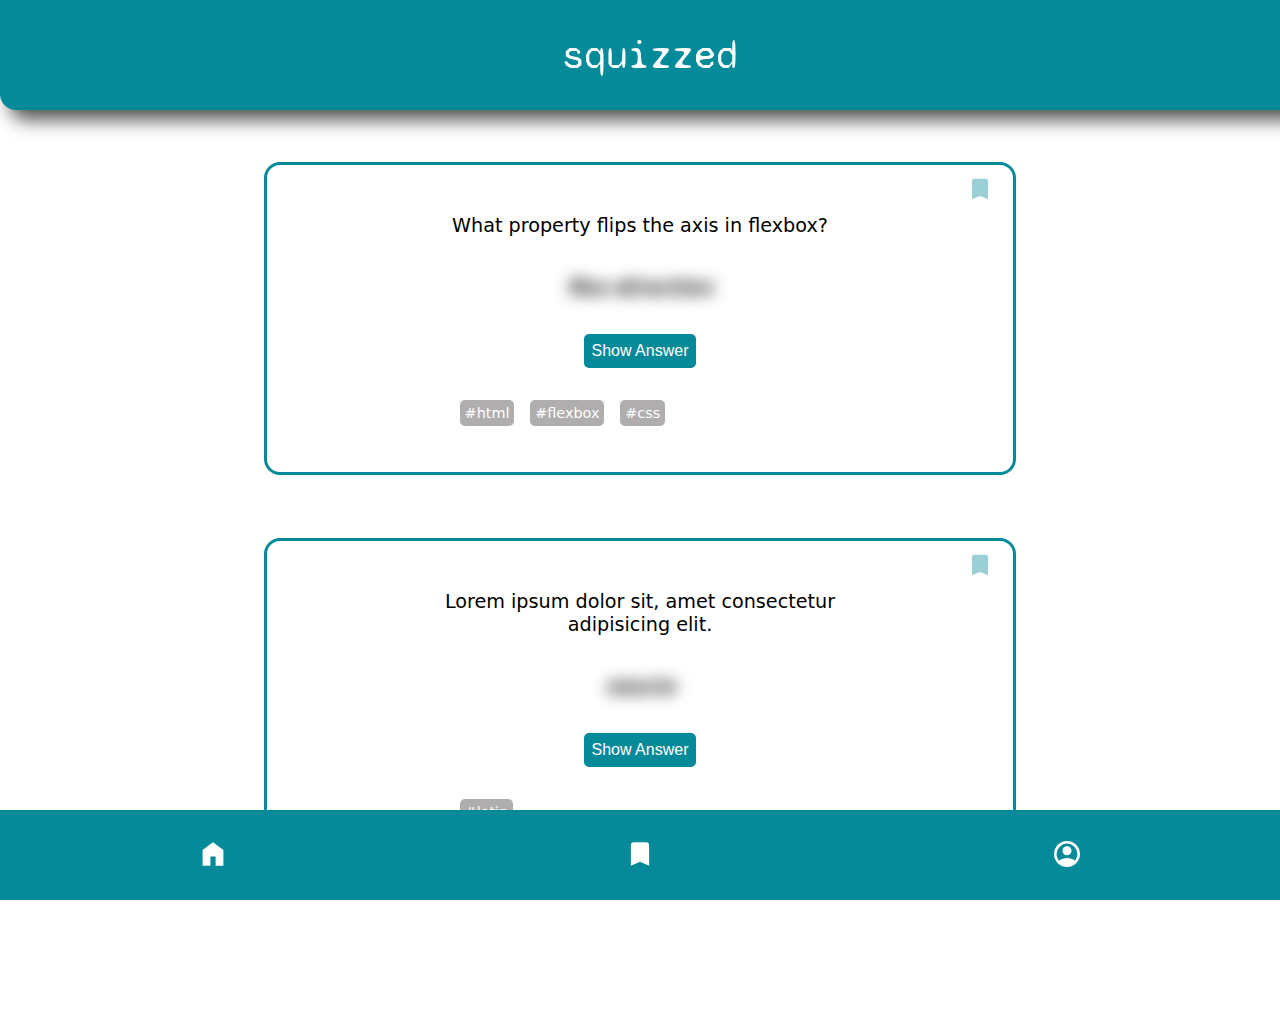
==== index.html @ 7f115769 "Add toggling un/blurring correct answer" ====
<!DOCTYPE html>
<html lang="en">
  <head>
    <meta charset="utf-8" />
    <meta
      name="viewport"
      content="width=device-width, initial-scale=1, shrink-to-fit=no"
    />
    <title>squizzed</title>
    <link rel="stylesheet" href="./css/styles.css" />
    <script src="./js/index.js" defer></script>

    <link rel="preconnect" href="https://fonts.googleapis.com" />
    <link rel="preconnect" href="https://fonts.gstatic.com" crossorigin />
    <link
      href="https://fonts.googleapis.com/css2?family=Syne+Mono&display=swap"
      rel="stylesheet"
    />
  </head>

  <body data-js="body">
    <header class="header">
      <h1 class="header__heading">squizzed</h1>
      <!-- <span class="header__text">try to position things now</span> -->
    </header>

    <main data-js="main">
      <section class="card" id="top">
        <button class="card__bookmark">
          <svg
            class="bookmark__item"
            xmlns="xmlns"
            ="http://www.w3.org/2000/svg"
            height="24"
            viewBox="0 -960 960 960"
            width="24"
          >
            <path
              d="M200-120v-640q0-33 23.5-56.5T280-840h400q33 0 56.5 23.5T760-760v640L480-240 200-120Z"
            />
          </svg>
        </button>
        <p class="question__text">What property flips the axis in flexbox?</p>
        <p class="solution" data-js = "solution">flex-direction</p>

        <button class="show_answer" data-js="toggle_answer_button">Show Answer</button>

        <ul class = "tags">
          <li>#html</li>
          <li>#flexbox</li>
          <li>#css</li>
        </ul>

      </section>

      <section class="card" id="top">
        <button class="card__bookmark">
          <svg
            class="bookmark__item"
            xmlns="xmlns"
            ="http://www.w3.org/2000/svg"
            height="24"
            viewBox="0 -960 960 960"
            width="24"
          >
            <path
              d="M200-120v-640q0-33 23.5-56.5T280-840h400q33 0 56.5 23.5T760-760v640L480-240 200-120Z"
            />
          </svg>
        </button>
        <p class="question__text">Lorem ipsum dolor sit, amet consectetur adipisicing elit.</p>
        <p class="solution" data-js = "solution">nescio</p>

        <button class="show_answer" data-js="toggle_answer_button">Show Answer</button>

        <ul class = "tags">
          <li>#latin</li>
      </section>

    </main>

    <footer class="navbar">
      <button
        class="navbar__button"
        aria-label="Home"
        onclick="window.location.href = 'index.html';"
      >
        <svg
          class="navbar__item"
          xmlns="http://www.w3.org/2000/svg"
          height="24"
          viewBox="0 -960 960 960"
          width="24"
        >
          <path d="M160-120v-480l320-240 320 240v480H560v-280H400v280H160Z" />
        </svg>
      </button>

      <button
        class="navbar__button"
        aria-label="Bookmarks"
        onclick="window.location.href = 'bookmarks.html';"
      >
        <svg
          class="navbar__item"
          xmlns="xmlns"
          ="http://www.w3.org/2000/svg"
          height="24"
          viewBox="0 -960 960 960"
          width="24"
        >
          <path
            d="M200-120v-640q0-33 23.5-56.5T280-840h400q33 0 56.5 23.5T760-760v640L480-240 200-120Z"
          />
        </svg>
      </button>
      <button
        class="navbar__button"
        aria-label="Profile"
        onclick="window.location.href = 'profile.html';"
      >
        <svg
          class="navbar__item"
          xmlns="xmlns"
          ="http://www.w3.org/2000/svg"
          height="24"
          viewBox="0 -960 960 960"
          width="24"
        >
          <path
            d="M234-276q51-39 114-61.5T480-360q69 0 132 22.5T726-276q35-41 54.5-93T800-480q0-133-93.5-226.5T480-800q-133 0-226.5 93.5T160-480q0 59 19.5 111t54.5 93Zm246-164q-59 0-99.5-40.5T340-580q0-59 40.5-99.5T480-720q59 0 99.5 40.5T620-580q0 59-40.5 99.5T480-440Zm0 360q-83 0-156-31.5T197-197q-54-54-85.5-127T80-480q0-83 31.5-156T197-763q54-54 127-85.5T480-880q83 0 156 31.5T763-763q54 54 85.5 127T880-480q0 83-31.5 156T763-197q-54 54-127 85.5T480-80Z"
          />
        </svg>
      </button>

      <!-- <small class="navbar__text">copyright</small> -->
    </footer>
  </body>
</html>
---- css/styles.css ----
.syne-mono-regular {
  font-family: "Syne Mono", monospace;
  font-weight: 400;
  font-style: normal;
}

.header {
  background: #048a99;
  color: #ffffff;
  height: 10vh;
  box-shadow: 10px 10px 2vh rgb(83, 84, 84);
  padding: 10px;
  position: fixed;
  display: flex;
  justify-content: center;
  align-items: center;
  left: 0;
  top: 0;
  z-index: 100;
  width: 100%;
  border-bottom-left-radius: 1em;
}

.header__text {
  color: #ff4a11;
}

.header__heading {
  font-family: Syne Mono;
  font-weight: 500;
  font-size: 2.5rem;
}

main {
  /* margin: 150px 0px 150px 0px; */
  margin: 18vh 10vw 15vh 10vw;
  font-family: system-ui;
}

.card {
  margin: 7vh 10vw;
  border: 0.2rem solid #048a99;
  padding: 3% 15%;
  /* scroll-margin-top: 100px; */
  border-radius: 1rem;
  position: relative;
  display: flex;
  flex-direction: column;
  align-items: center;
  font-size: 1.2rem;
}

.card__bookmark {
  border: none;
  font-size: 2em;
  padding: none;
  position: absolute;
  right: 2%;
  top: 0%;
  background-color: transparent;
}

.bookmark__item {
  fill: #048a99;
  opacity: 40%;
  transform: scale(1.15);
}

.bookmark__item:hover {
  cursor: pointer;
  /* opacity: 100%; */
  transform: scale(1.3);
}

.question__text {
  text-align: center;
}

.solution {
  text-align: center;
  font-style: italic;
  font-weight: bold;
  color: transparent;
  text-shadow: 0 0 1rem rgba(0, 0, 0, 1);
  transition: color 1700ms, text-shadow 1500ms;
}

.solution.visible {
  color: black;
  text-shadow: none;
}

.show_answer {
  border-radius: 5px;
  border: none;
  /* border-color: #048a99;
  border-width: 0.2rem;
  border-style: solid; */
  margin: 1rem;
  padding: 0.5rem;
  background-color: #048a99;
  width: auto;
  font-size: 1rem;
  color: white;
}

.show_answer:hover {
  cursor: pointer;
  transform: scale(1.1);
  background-color: #07bbcf;
}

.tags {
  list-style-type: none;
  align-self: self-start;
  font-size: 0.9rem;
}

.tags li {
  border-radius: 5px;
  border-color: #048a99;
  border-width: 0.2rem;
  margin: 0.1rem;
  padding: 0.3rem;
  background-color: rgb(175, 173, 173);
  display: inline-block;
  margin-right: 10px;
  color: white;
}

.navbar {
  background: #048a99;
  color: #ffffff;
  height: 10vh;
  display: flex;
  flex-direction: row;
  justify-content: space-around;
  /* align-items: center; */
  /* align-content: center; */
  position: fixed;
  width: 100%;
  left: 0;
  bottom: 0;
}

.navbar__button {
  border: none;
  background-color: #048a99;
  width: 34%;
}

.navbar__button:hover {
  background-color: #07bbcf;
  border-width: 0 0.1rem 0 0.1rem;
  border-style: solid;
  border-color: white;
  cursor: pointer;
}

.navbar__button:hover .navbar__item {
  transform: scale(1.1);
}

.navbar__button[aria-label]:hover::after {
  display: block;
  content: attr(aria-label);
  color: white;
  padding-top: 0.2rem;
  font-family: system-ui;
}

.navbar__item {
  fill: white;
  transform: scale(1.3);
}
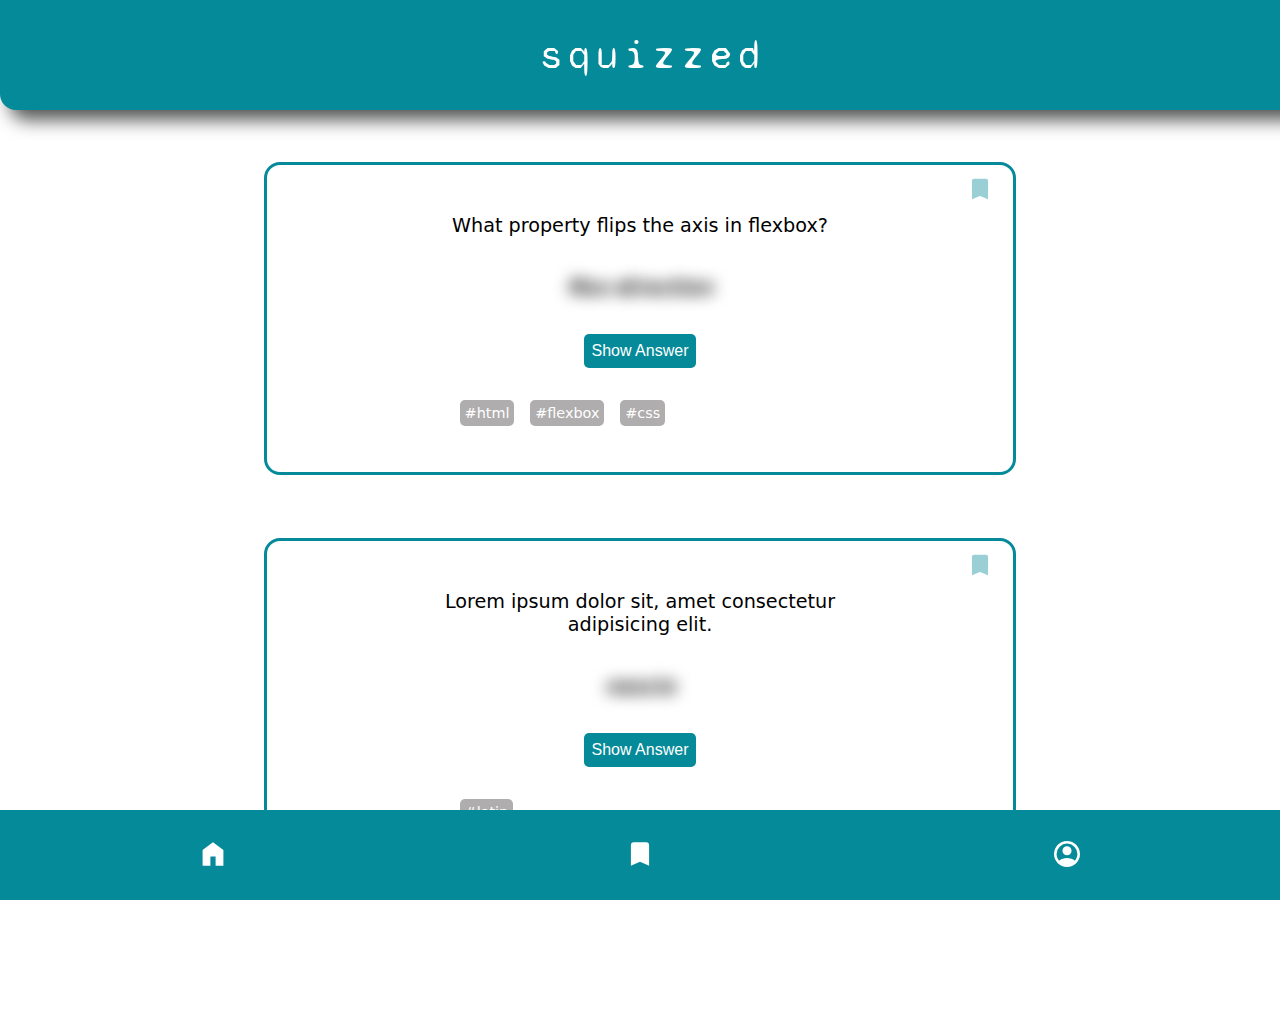
==== commit bb23881a: "Limit hover to trigger blur animation to h1 (container)" ====
--- a/index.html
+++ b/index.html
@@ -20,22 +20,27 @@
 
   <body data-js="body">
     <header class="header">
-      <h1 class="header__heading">squizzed</h1>
-      <!-- <span class="header__text">try to position things now</span> -->
+        <span class="h1container">
+            <h1 class="h1">
+                <span class="blur">s</span><span class="blur">q</span><span class="blur">u</span><span class="blur">i</span><span class="blur">z</span><span class="blur">z</span><span class="blur">e</span><span class="blur">d</span>
+            </h1>
+        </span>
+      <!-- <p class="header__heading">squizzed</p> -->
     </header>
 
     <main data-js="main">
-      <section class="card" id="top">
-        <button class="card__bookmark">
+      <section class="card" data-js="card">
+        <button class="bookmark_button" data-js="bookmark_button">
           <svg
-            class="bookmark__item"
+            class="bookmark_item"
+            data-js="bookmark_item"
             xmlns="xmlns"
             ="http://www.w3.org/2000/svg"
             height="24"
             viewBox="0 -960 960 960"
             width="24"
           >
-            <path
+            <path class="bookmark_path" data-js="bookmark_path"
               d="M200-120v-640q0-33 23.5-56.5T280-840h400q33 0 56.5 23.5T760-760v640L480-240 200-120Z"
             />
           </svg>
@@ -53,17 +58,18 @@
 
       </section>
 
-      <section class="card" id="top">
-        <button class="card__bookmark">
+      <section class="card" data-js="card">
+        <button class="bookmark_button" data-js="bookmark_button">
           <svg
-            class="bookmark__item"
+            class="bookmark_item"
+            data-js="bookmark_item"
             xmlns="xmlns"
             ="http://www.w3.org/2000/svg"
             height="24"
             viewBox="0 -960 960 960"
             width="24"
           >
-            <path
+            <path class="bookmark_path" data-js="bookmark_path"
               d="M200-120v-640q0-33 23.5-56.5T280-840h400q33 0 56.5 23.5T760-760v640L480-240 200-120Z"
             />
           </svg>
--- a/css/styles.css
+++ b/css/styles.css
@@ -21,15 +21,68 @@
   border-bottom-left-radius: 1em;
 }
 
-.header__text {
-  color: #ff4a11;
-}
-
 .header__heading {
   font-family: Syne Mono;
   font-weight: 500;
   font-size: 2.5rem;
 }
+
+/* .h1 {
+  display: inline-block;
+} */
+
+.blur {
+  font-family: Syne Mono;
+  font-weight: 500;
+  font-size: 2.5rem;
+  margin: 0.2rem;
+  /* transition: color 800ms, text-shadow 800ms; */
+}
+
+@-webkit-keyframes aniblur {
+  from {
+    text-shadow: 0rem 0rem 0.7rem rgb(255, 255, 255, 1);
+    color: transparent;
+  }
+  to {
+    text-shadow: 0;
+    color: white;
+  }
+}
+
+.h1container:hover {
+  cursor: default;
+  .h1 span:nth-of-type(1) {
+    animation: aniblur 5000ms 1 alternate;
+  }
+  .h1 span:nth-of-type(2) {
+    animation: aniblur 5000ms 0.15s 1 alternate;
+  }
+  .h1 span:nth-of-type(3) {
+    animation: aniblur 5000ms 0.25s 1 alternate;
+  }
+  .h1 span:nth-of-type(4) {
+    animation: aniblur 5000ms 0.4s 1 alternate;
+  }
+  .h1 span:nth-of-type(5) {
+    animation: aniblur 5000ms 0.5s 1 alternate;
+  }
+  .h1 span:nth-of-type(6) {
+    animation: aniblur 5000ms 0.65s 1 alternate;
+  }
+  .h1 span:nth-of-type(7) {
+    animation: aniblur 5000ms 0.75s 1 alternate;
+  }
+  .h1 span:nth-of-type(8) {
+    animation: aniblur 5000ms 0.9s 1 alternate;
+  }
+}
+
+/* .blur:hover {
+  text-shadow: 0rem 0rem 0.7rem rgb(255, 255, 255, 1);
+  color: transparent;
+  cursor: default;
+} */
 
 main {
   /* margin: 150px 0px 150px 0px; */
@@ -50,7 +103,7 @@
   font-size: 1.2rem;
 }
 
-.card__bookmark {
+.bookmark_button {
   border: none;
   font-size: 2em;
   padding: none;
@@ -60,15 +113,19 @@
   background-color: transparent;
 }
 
-.bookmark__item {
+.bookmark_item {
   fill: #048a99;
   opacity: 40%;
   transform: scale(1.15);
 }
 
-.bookmark__item:hover {
+.bookmark_item:hover {
   cursor: pointer;
-  /* opacity: 100%; */
+  transform: scale(1.3);
+}
+
+.card.bookmarked .bookmark_item {
+  opacity: 100%;
   transform: scale(1.3);
 }
 
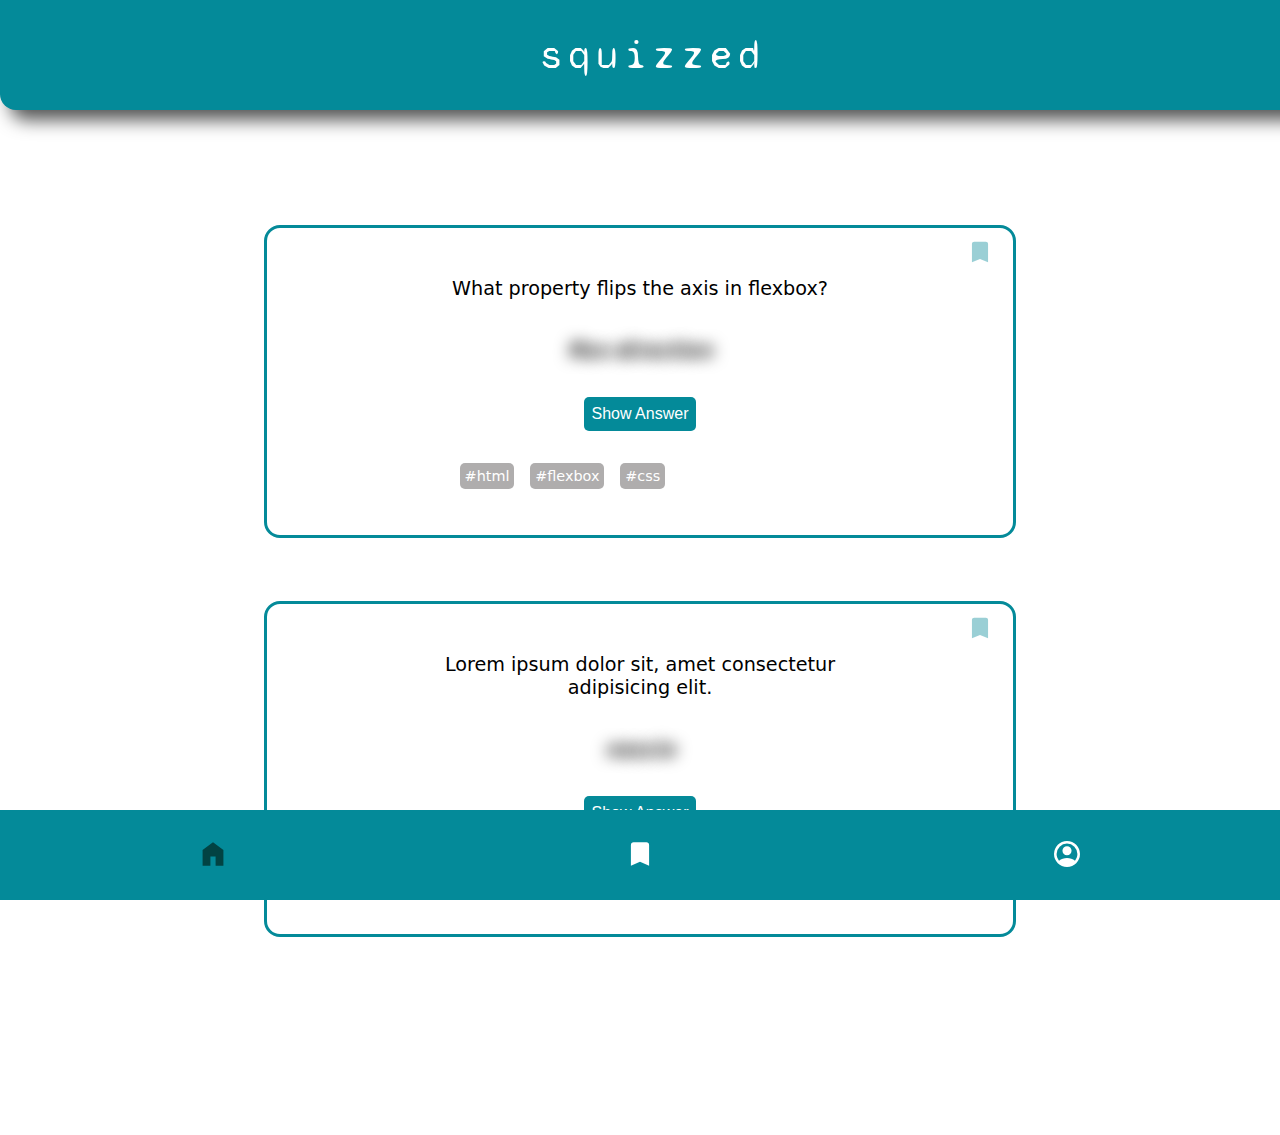
==== commit 79e62526: "Implement letter-wise un/blurring of answer text" ====
--- a/index.html
+++ b/index.html
@@ -16,78 +16,94 @@
       href="https://fonts.googleapis.com/css2?family=Syne+Mono&display=swap"
       rel="stylesheet"
     />
+    <a href="bookmarks.html"></a>
   </head>
 
   <body data-js="body">
     <header class="header">
-        <span class="h1container">
-            <h1 class="h1">
-                <span class="blur">s</span><span class="blur">q</span><span class="blur">u</span><span class="blur">i</span><span class="blur">z</span><span class="blur">z</span><span class="blur">e</span><span class="blur">d</span>
-            </h1>
-        </span>
+      <span class="h1container">
+        <h1 class="h1">
+          <span class="blur">s</span><span class="blur">q</span
+          ><span class="blur">u</span><span class="blur">i</span
+          ><span class="blur">z</span><span class="blur">z</span
+          ><span class="blur">e</span><span class="blur">d</span>
+        </h1>
+      </span>
       <!-- <p class="header__heading">squizzed</p> -->
     </header>
 
     <main data-js="main">
-      <section class="card" data-js="card">
-        <button class="bookmark_button" data-js="bookmark_button">
-          <svg
-            class="bookmark_item"
-            data-js="bookmark_item"
-            xmlns="xmlns"
-            ="http://www.w3.org/2000/svg"
-            height="24"
-            viewBox="0 -960 960 960"
-            width="24"
-          >
-            <path class="bookmark_path" data-js="bookmark_path"
-              d="M200-120v-640q0-33 23.5-56.5T280-840h400q33 0 56.5 23.5T760-760v640L480-240 200-120Z"
-            />
-          </svg>
-        </button>
-        <p class="question__text">What property flips the axis in flexbox?</p>
-        <p class="solution" data-js = "solution">flex-direction</p>
+      <section class="pre_cards" data-js="pre_cards"></section>
+      <section class="cards" data-js="cards">
+        <section class="card" data-js="card">
+          <button class="bookmark_button" data-js="bookmark_button">
+            <svg
+              class="bookmark_item"
+              data-js="bookmark_item"
+              xmlns="xmlns"
+              ="http://www.w3.org/2000/svg"
+              height="24"
+              viewBox="0 -960 960 960"
+              width="24"
+            >
+              <path
+                class="bookmark_path"
+                data-js="bookmark_path"
+                d="M200-120v-640q0-33 23.5-56.5T280-840h400q33 0 56.5 23.5T760-760v640L480-240 200-120Z"
+              />
+            </svg>
+          </button>
+          <p class="question__text">What property flips the axis in flexbox?</p>
+          <p class="solution" data-js="solution">flex-direction</p>
 
-        <button class="show_answer" data-js="toggle_answer_button">Show Answer</button>
+          <button class="show_answer" data-js="toggle_answer_button">
+            Show Answer
+          </button>
 
-        <ul class = "tags">
-          <li>#html</li>
-          <li>#flexbox</li>
-          <li>#css</li>
-        </ul>
+          <ul class="tags">
+            <li>#html</li>
+            <li>#flexbox</li>
+            <li>#css</li>
+          </ul>
+        </section>
 
+        <section class="card" data-js="card">
+          <button class="bookmark_button" data-js="bookmark_button">
+            <svg
+              class="bookmark_item"
+              data-js="bookmark_item"
+              xmlns="xmlns"
+              ="http://www.w3.org/2000/svg"
+              height="24"
+              viewBox="0 -960 960 960"
+              width="24"
+            >
+              <path
+                class="bookmark_path"
+                data-js="bookmark_path"
+                d="M200-120v-640q0-33 23.5-56.5T280-840h400q33 0 56.5 23.5T760-760v640L480-240 200-120Z"
+              />
+            </svg>
+          </button>
+          <p class="question__text">
+            Lorem ipsum dolor sit, amet consectetur adipisicing elit.
+          </p>
+          <p class="solution" data-js="solution">nescio</p>
+
+          <button class="show_answer" data-js="toggle_answer_button">
+            Show Answer
+          </button>
+
+          <ul class="tags">
+            <li>#latin</li>
+          </ul>
+        </section>
       </section>
-
-      <section class="card" data-js="card">
-        <button class="bookmark_button" data-js="bookmark_button">
-          <svg
-            class="bookmark_item"
-            data-js="bookmark_item"
-            xmlns="xmlns"
-            ="http://www.w3.org/2000/svg"
-            height="24"
-            viewBox="0 -960 960 960"
-            width="24"
-          >
-            <path class="bookmark_path" data-js="bookmark_path"
-              d="M200-120v-640q0-33 23.5-56.5T280-840h400q33 0 56.5 23.5T760-760v640L480-240 200-120Z"
-            />
-          </svg>
-        </button>
-        <p class="question__text">Lorem ipsum dolor sit, amet consectetur adipisicing elit.</p>
-        <p class="solution" data-js = "solution">nescio</p>
-
-        <button class="show_answer" data-js="toggle_answer_button">Show Answer</button>
-
-        <ul class = "tags">
-          <li>#latin</li>
-      </section>
-
     </main>
 
     <footer class="navbar">
       <button
-        class="navbar__button"
+        class="navbar__button current_page"
         aria-label="Home"
         onclick="window.location.href = 'index.html';"
       >
--- a/css/styles.css
+++ b/css/styles.css
@@ -88,6 +88,10 @@
   /* margin: 150px 0px 150px 0px; */
   margin: 18vh 10vw 15vh 10vw;
   font-family: system-ui;
+  display: flex;
+  flex-direction: column;
+  align-content: center;
+  justify-content: space-between;
 }
 
 .card {
@@ -101,6 +105,15 @@
   flex-direction: column;
   align-items: center;
   font-size: 1.2rem;
+}
+
+.card.default {
+  height: 30vh;
+  position: relative;
+  justify-content: space-around;
+  /* flex-wrap: wrap; */
+  /* justify-items: center; */
+  /* text-justify: center; */
 }
 
 .bookmark_button {
@@ -131,18 +144,30 @@
 
 .question__text {
   text-align: center;
+  justify-self: center;
 }
 
 .solution {
   text-align: center;
   font-style: italic;
   font-weight: bold;
+  /* color: transparent;
+  text-shadow: 0 0 1rem rgba(0, 0, 0, 1);
+  transition: color 1700ms, text-shadow 1500ms; */
+}
+
+/* .solution.visible {
+  color: black;
+  text-shadow: none;
+} */
+
+.letterSpan {
   color: transparent;
   text-shadow: 0 0 1rem rgba(0, 0, 0, 1);
   transition: color 1700ms, text-shadow 1500ms;
 }
 
-.solution.visible {
+.letterSpan.visible {
   color: black;
   text-shadow: none;
 }
@@ -230,3 +255,11 @@
   fill: white;
   transform: scale(1.3);
 }
+
+.current_page > .navbar__item {
+  fill:rgb(2, 67, 67);
+}
+
+.current_page[aria-label]:hover::after {
+  color: rgb(2, 67, 67);
+}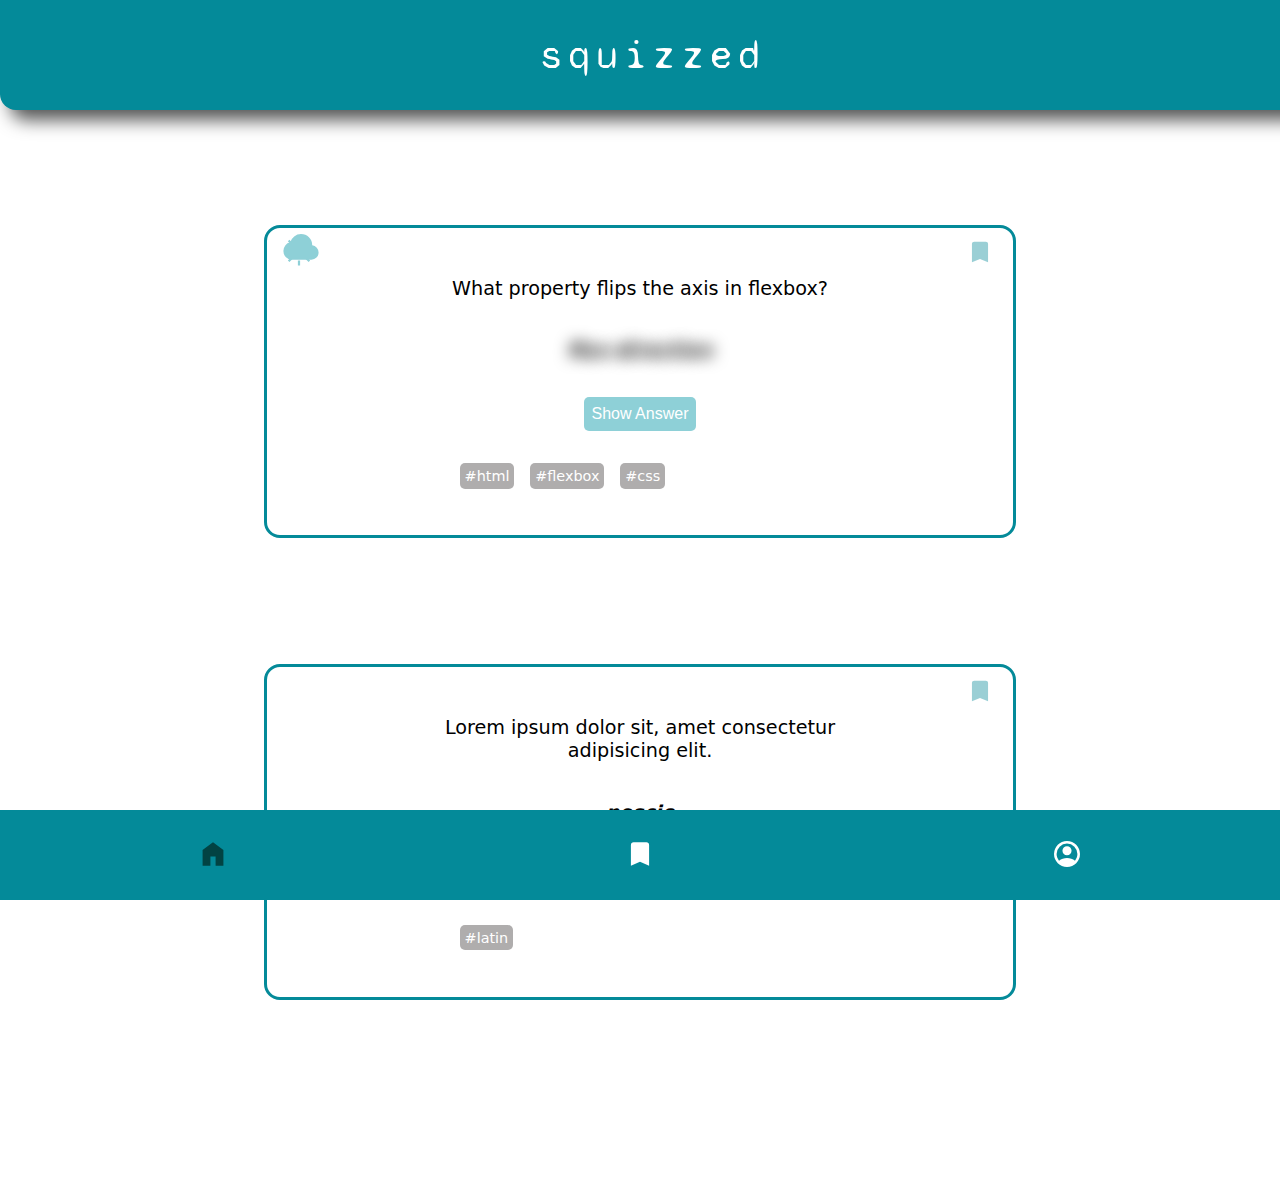
==== commit 75fc9ae8: "Add letter-by-letter solution unveil effect & cloud animation" ====
--- a/index.html
+++ b/index.html
@@ -35,7 +35,46 @@
     <main data-js="main">
       <section class="pre_cards" data-js="pre_cards"></section>
       <section class="cards" data-js="cards">
-        <section class="card" data-js="card">
+        <span class="card" data-js="card">
+          <span class="card__hint" data-js="card__hint">
+            <svg
+              xmlns="http://www.w3.org/2000/svg"
+              height="24"
+              viewBox="0 -960 960 960"
+              width="24"
+              class="card__hint_svg"
+            >
+              <path
+                class="card__hint_path"
+                data-js="card__hint_path"
+                d="M260-160q-91 0-155.5-63T40-377q0-78 47-139t123-78q25-92 100-149t170-57q117 0 198.5 81.5T760-520q69 8 114.5 59.5T920-340q0 75-52.5 127.5T740-160H260Z"
+              />
+            </svg>
+            <!-- <svg
+              xmlns="http://www.w3.org/2000/svg"
+              height="24"
+              viewBox="0 -960 960 960"
+              width="24"
+            >
+              <path
+                data-js="card__hint_path"
+                d="M480-80q-33 0-56.5-23.5T400-160h160q0 33-23.5 56.5T480-80ZM320-200v-80h320v80H320Zm10-120q-69-41-109.5-110T180-580q0-125 87.5-212.5T480-880q125 0 212.5 87.5T780-580q0 81-40.5 150T630-320H330Zm24-80h252q45-32 69.5-79T700-580q0-92-64-156t-156-64q-92 0-156 64t-64 156q0 54 24.5 101t69.5 79Zm126 0Z"
+              />
+            </svg> -->
+          </span>
+          <span class="card__hint_sun" data-js="card__hint_sun">
+          <svg
+              xmlns="http://www.w3.org/2000/svg"
+              height="40"
+              viewBox="0 -960 960 960"
+              width="40"
+            >
+              <path
+                d="M446.667-766.667V-920h66.666v153.333h-66.666ZM706-659.334l-46.333-46.333 108-109.666 46.666 47.666L706-659.334Zm60.667 212.667v-66.666H920v66.666H766.667ZM446.667-40v-153.333h66.666V-40h-66.666ZM253.333-660.667l-108-107 47-46.666L300.666-706l-47.333 45.333ZM768-145.333l-108.333-109L705-299.666l110 105.999-47 48.334ZM40-446.667v-66.666h153.333v66.666H40Zm153 301.334-47.333-47L253-299.666l24.333 22.333L301.666-254 193-145.333ZM480-240q-100 0-170-70t-70-170q0-100 70-170t170-70q100 0 170 70t70 170q0 100-70 170t-170 70Zm0-66.666q72 0 122.667-50.667T653.334-480q0-72-50.667-122.667T480-653.334q-72 0-122.667 50.667T306.666-480q0 72 50.667 122.667T480-306.666ZM480-480Z"
+              />
+            </svg>
+          </span>
+          
           <button class="bookmark_button" data-js="bookmark_button">
             <svg
               class="bookmark_item"
--- a/css/styles.css
+++ b/css/styles.css
@@ -111,9 +111,42 @@
   height: 30vh;
   position: relative;
   justify-content: space-around;
-  /* flex-wrap: wrap; */
-  /* justify-items: center; */
-  /* text-justify: center; */
+}
+
+.card__hint_sun {
+  border: none;
+  font-size: 2em;
+  padding: none;
+  position: absolute;
+  left: 1.65%;
+  top: 0.5%;
+  /* fill: #048a99; */
+  fill: hsl(186, 48%, 70%);
+  /* opacity: 40%; */
+  transform: scale(0.8);
+  z-index: -1;
+}
+
+.card__hint {
+  border: none;
+  font-size: 2em;
+  padding-left: none;
+  /* padding: none; */
+  position: absolute;
+  left: 3%;
+  top: -2%;
+  fill: hsl(186, 48%, 70%);
+  /* opacity: 50%; */
+  transform: scale(1.6);
+  transition: padding 1000ms, transform 1000ms;
+}
+
+.card__hint:hover,
+.card__hint:hover + .card__hint_sun {
+  cursor: pointer;
+  /* transform: scale(1.5); */
+  /* opacity: 1; */
+  fill: hsl(186, 95%, 31%);
 }
 
 .bookmark_button {
@@ -130,6 +163,7 @@
   fill: #048a99;
   opacity: 40%;
   transform: scale(1.15);
+  /* pointer-events: none; */
 }
 
 .bookmark_item:hover {
@@ -172,6 +206,12 @@
   text-shadow: none;
 }
 
+.letterSpan.revealed {
+  transition-delay: 0ms;
+  color: black;
+  text-shadow: none;
+}
+
 .show_answer {
   border-radius: 5px;
   border: none;
@@ -180,7 +220,7 @@
   border-style: solid; */
   margin: 1rem;
   padding: 0.5rem;
-  background-color: #048a99;
+  background-color: hsl(186, 48%, 70%);
   width: auto;
   font-size: 1rem;
   color: white;
@@ -189,7 +229,7 @@
 .show_answer:hover {
   cursor: pointer;
   transform: scale(1.1);
-  background-color: #07bbcf;
+  background-color: hsl(186, 95%, 31%);
 }
 
 .tags {
@@ -257,9 +297,9 @@
 }
 
 .current_page > .navbar__item {
-  fill:rgb(2, 67, 67);
+  fill: rgb(2, 67, 67);
 }
 
 .current_page[aria-label]:hover::after {
   color: rgb(2, 67, 67);
-}+}
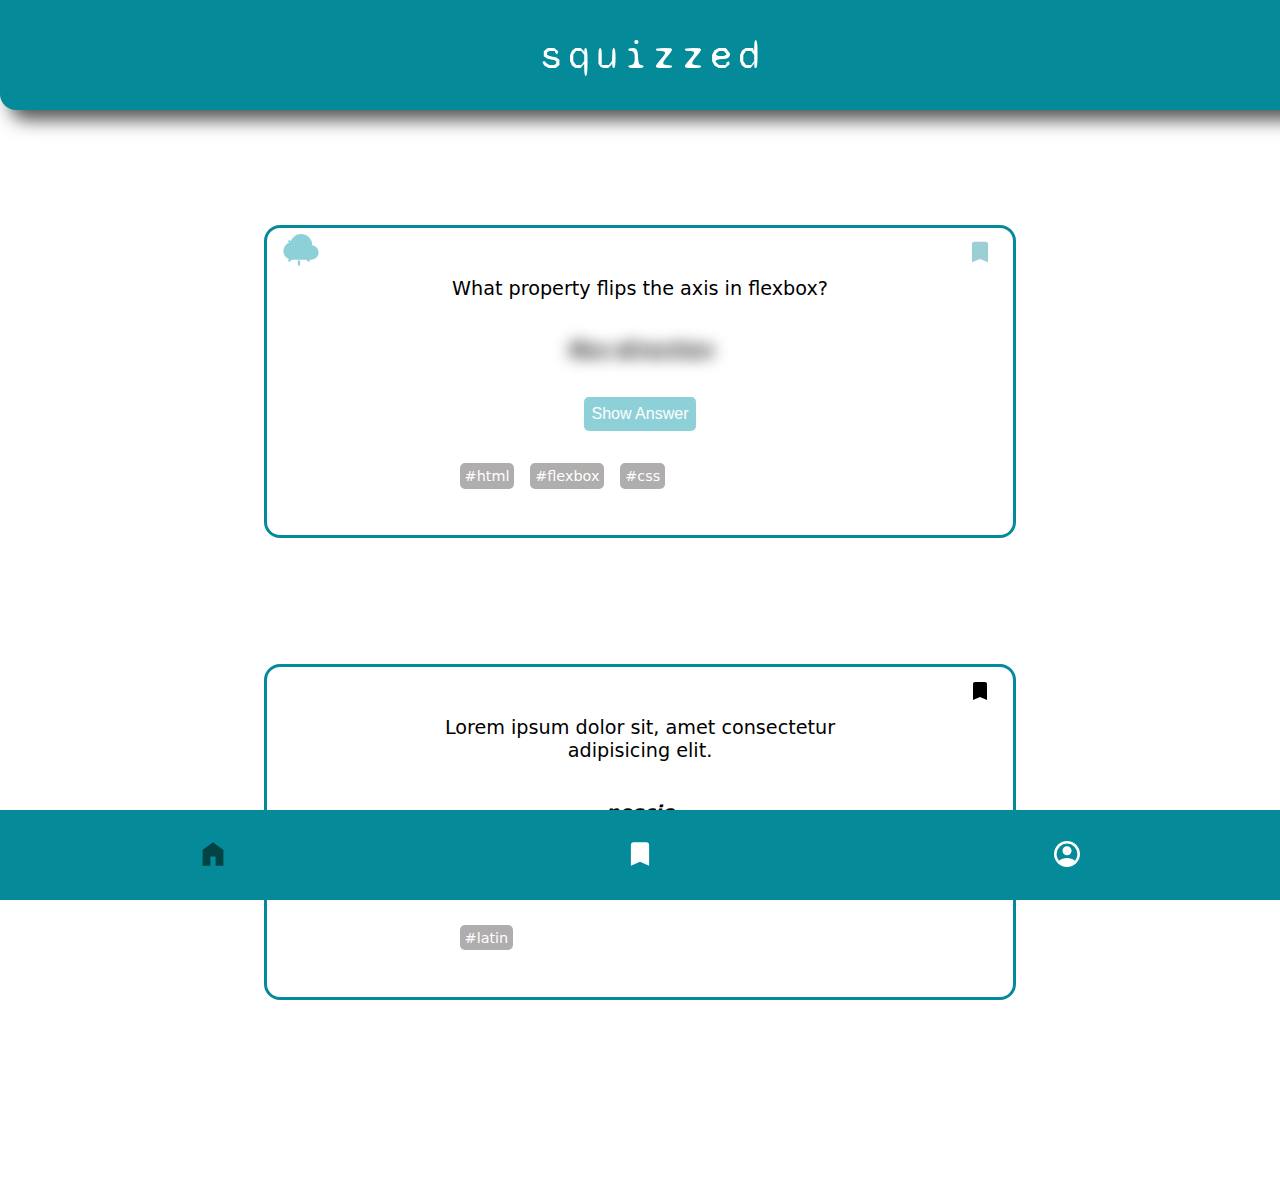
==== commit 08f35f71: "Change names of some variables, classes etc." ====
--- a/index.html
+++ b/index.html
@@ -20,47 +20,35 @@
   </head>
 
   <body data-js="body">
-    <header class="header">
-      <span class="h1container">
-        <h1 class="h1">
+    <header class="header" data-js="header">
+      <span class="h1container" data-js="h1container">
+        <h1 class="h1" data-js="h1">
           <span class="blur">s</span><span class="blur">q</span
           ><span class="blur">u</span><span class="blur">i</span
           ><span class="blur">z</span><span class="blur">z</span
           ><span class="blur">e</span><span class="blur">d</span>
         </h1>
       </span>
-      <!-- <p class="header__heading">squizzed</p> -->
     </header>
 
     <main data-js="main">
       <section class="pre_cards" data-js="pre_cards"></section>
       <section class="cards" data-js="cards">
         <span class="card" data-js="card">
-          <span class="card__hint" data-js="card__hint">
+          <span class="card__hint_cloud" data-js="card__hint_cloud">
             <svg
               xmlns="http://www.w3.org/2000/svg"
               height="24"
               viewBox="0 -960 960 960"
               width="24"
-              class="card__hint_svg"
+              class="card__hint_cloud_svg"
             >
               <path
-                class="card__hint_path"
-                data-js="card__hint_path"
+                class="card__hint_cloud_path"
+                data-js="card__hint_cloud_path"
                 d="M260-160q-91 0-155.5-63T40-377q0-78 47-139t123-78q25-92 100-149t170-57q117 0 198.5 81.5T760-520q69 8 114.5 59.5T920-340q0 75-52.5 127.5T740-160H260Z"
               />
             </svg>
-            <!-- <svg
-              xmlns="http://www.w3.org/2000/svg"
-              height="24"
-              viewBox="0 -960 960 960"
-              width="24"
-            >
-              <path
-                data-js="card__hint_path"
-                d="M480-80q-33 0-56.5-23.5T400-160h160q0 33-23.5 56.5T480-80ZM320-200v-80h320v80H320Zm10-120q-69-41-109.5-110T180-580q0-125 87.5-212.5T480-880q125 0 212.5 87.5T780-580q0 81-40.5 150T630-320H330Zm24-80h252q45-32 69.5-79T700-580q0-92-64-156t-156-64q-92 0-156 64t-64 156q0 54 24.5 101t69.5 79Zm126 0Z"
-              />
-            </svg> -->
           </span>
           <span class="card__hint_sun" data-js="card__hint_sun">
           <svg
@@ -77,17 +65,18 @@
           
           <button class="bookmark_button" data-js="bookmark_button">
             <svg
-              class="bookmark_item"
-              data-js="bookmark_item"
+              class="bookmark_button__icon"
+              data-js="bookmark_button__icon"
               xmlns="xmlns"
               ="http://www.w3.org/2000/svg"
               height="24"
               viewBox="0 -960 960 960"
               width="24"
+              class="bookmark_button__svg"
             >
               <path
-                class="bookmark_path"
-                data-js="bookmark_path"
+                class="bookmark_button__svg_path"
+                data-js="bookmark_button__svg_path"
                 d="M200-120v-640q0-33 23.5-56.5T280-840h400q33 0 56.5 23.5T760-760v640L480-240 200-120Z"
               />
             </svg>
--- a/css/styles.css
+++ b/css/styles.css
@@ -122,12 +122,11 @@
   top: 0.5%;
   /* fill: #048a99; */
   fill: hsl(186, 48%, 70%);
-  /* opacity: 40%; */
   transform: scale(0.8);
   z-index: -1;
 }
 
-.card__hint {
+.card__hint_cloud {
   border: none;
   font-size: 2em;
   padding-left: none;
@@ -136,13 +135,12 @@
   left: 3%;
   top: -2%;
   fill: hsl(186, 48%, 70%);
-  /* opacity: 50%; */
   transform: scale(1.6);
   transition: padding 1000ms, transform 1000ms;
 }
 
-.card__hint:hover,
-.card__hint:hover + .card__hint_sun {
+.card__hint_cloud:hover,
+.card__hint_cloud:hover + .card__hint_sun {
   cursor: pointer;
   /* transform: scale(1.5); */
   /* opacity: 1; */
@@ -159,19 +157,19 @@
   background-color: transparent;
 }
 
-.bookmark_item {
+.bookmark_button__icon {
   fill: #048a99;
   opacity: 40%;
   transform: scale(1.15);
   /* pointer-events: none; */
 }
 
-.bookmark_item:hover {
+.bookmark_button__icon:hover {
   cursor: pointer;
   transform: scale(1.3);
 }
 
-.card.bookmarked .bookmark_item {
+.card.bookmarked .bookmark_button__icon {
   opacity: 100%;
   transform: scale(1.3);
 }
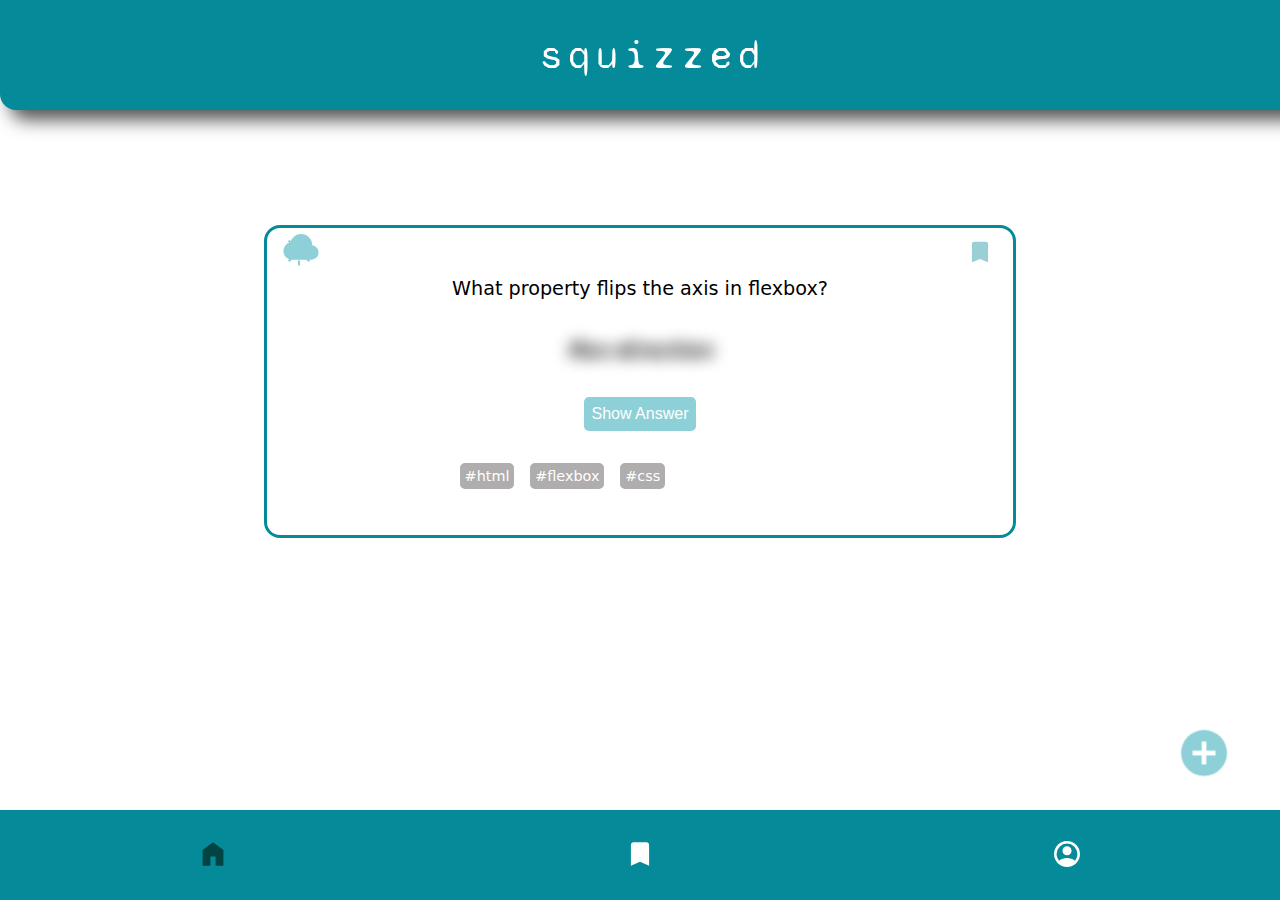
==== commit 35631892: "Add add-button" ====
--- a/index.html
+++ b/index.html
@@ -95,38 +95,20 @@
           </ul>
         </section>
 
-        <section class="card" data-js="card">
-          <button class="bookmark_button" data-js="bookmark_button">
-            <svg
-              class="bookmark_item"
-              data-js="bookmark_item"
-              xmlns="xmlns"
-              ="http://www.w3.org/2000/svg"
-              height="24"
-              viewBox="0 -960 960 960"
-              width="24"
-            >
-              <path
-                class="bookmark_path"
-                data-js="bookmark_path"
-                d="M200-120v-640q0-33 23.5-56.5T280-840h400q33 0 56.5 23.5T760-760v640L480-240 200-120Z"
-              />
-            </svg>
-          </button>
-          <p class="question__text">
-            Lorem ipsum dolor sit, amet consectetur adipisicing elit.
-          </p>
-          <p class="solution" data-js="solution">nescio</p>
+        <!-- <span class="add_button" data-js="add_button"> -->
+          <svg 
+          class="add_button" 
+          data-js="add_button" 
+          xmlns="http://www.w3.org/2000/svg" 
+          height="24" 
+          viewBox="0 -960 960 960" 
+          width="24">
+          <path d="M440-280h80v-160h160v-80H520v-160h-80v160H280v80h160v160Zm40 200q-83 0-156-31.5T197-197q-54-54-85.5-127T80-480q0-83 31.5-156T197-763q54-54 127-85.5T480-880q83 0 156 31.5T763-763q54 54 85.5 127T880-480q0 83-31.5 156T763-197q-54 54-127 85.5T480-80Z"/>
+        </svg>
 
-          <button class="show_answer" data-js="toggle_answer_button">
-            Show Answer
-          </button>
+      </section>
 
-          <ul class="tags">
-            <li>#latin</li>
-          </ul>
-        </section>
-      </section>
+
     </main>
 
     <footer class="navbar">
--- a/css/styles.css
+++ b/css/styles.css
@@ -248,6 +248,25 @@
   color: white;
 }
 
+.add_button {
+  border: none;
+  margin: none;
+  font-size: 3em;
+  padding: none;
+  position: fixed;
+  right: 5vw;
+  bottom: 15vh;
+  fill: hsl(186, 48%, 70%);
+  transform: scale(2.3);
+  transition: transform 200ms;
+}
+
+.add_button:hover {
+  cursor: pointer;
+  transform: scale(2.5) rotate(90deg);
+  fill: hsl(186, 95%, 31%);
+}
+
 .navbar {
   background: #048a99;
   color: #ffffff;
